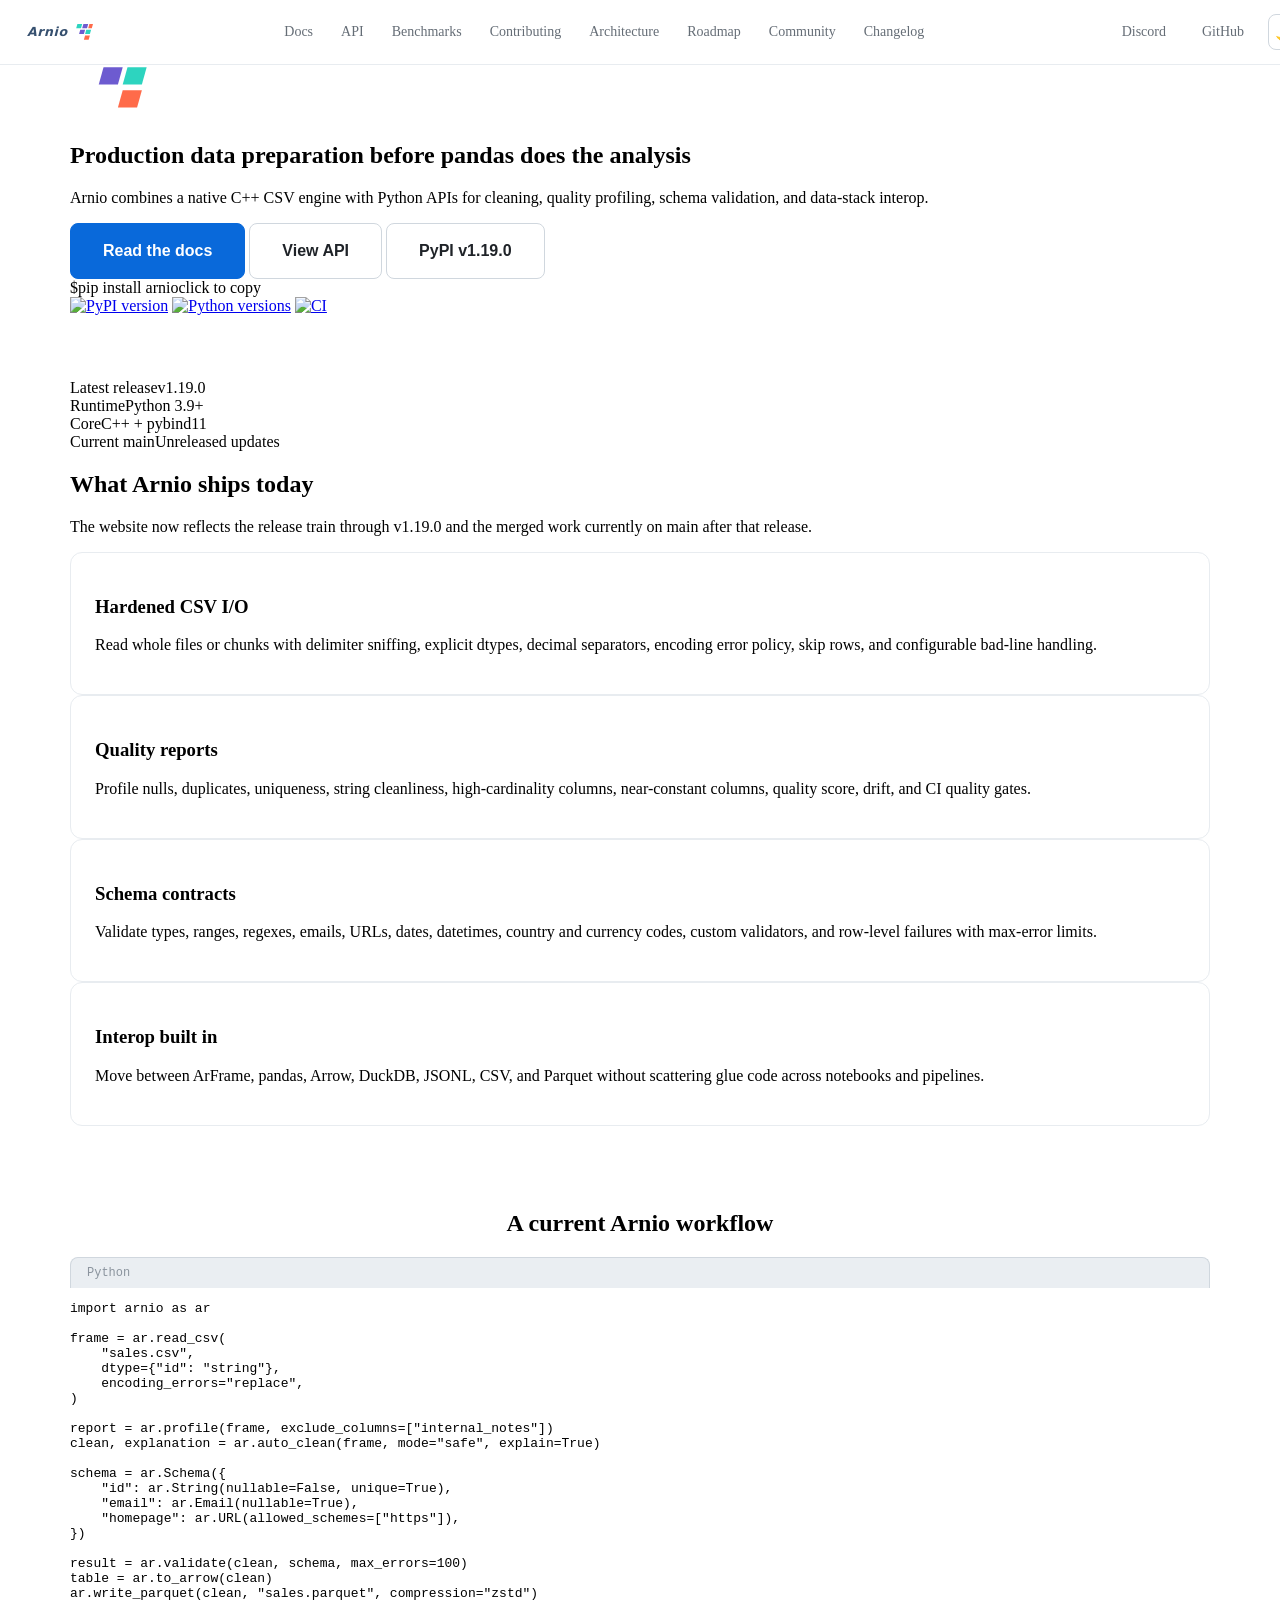
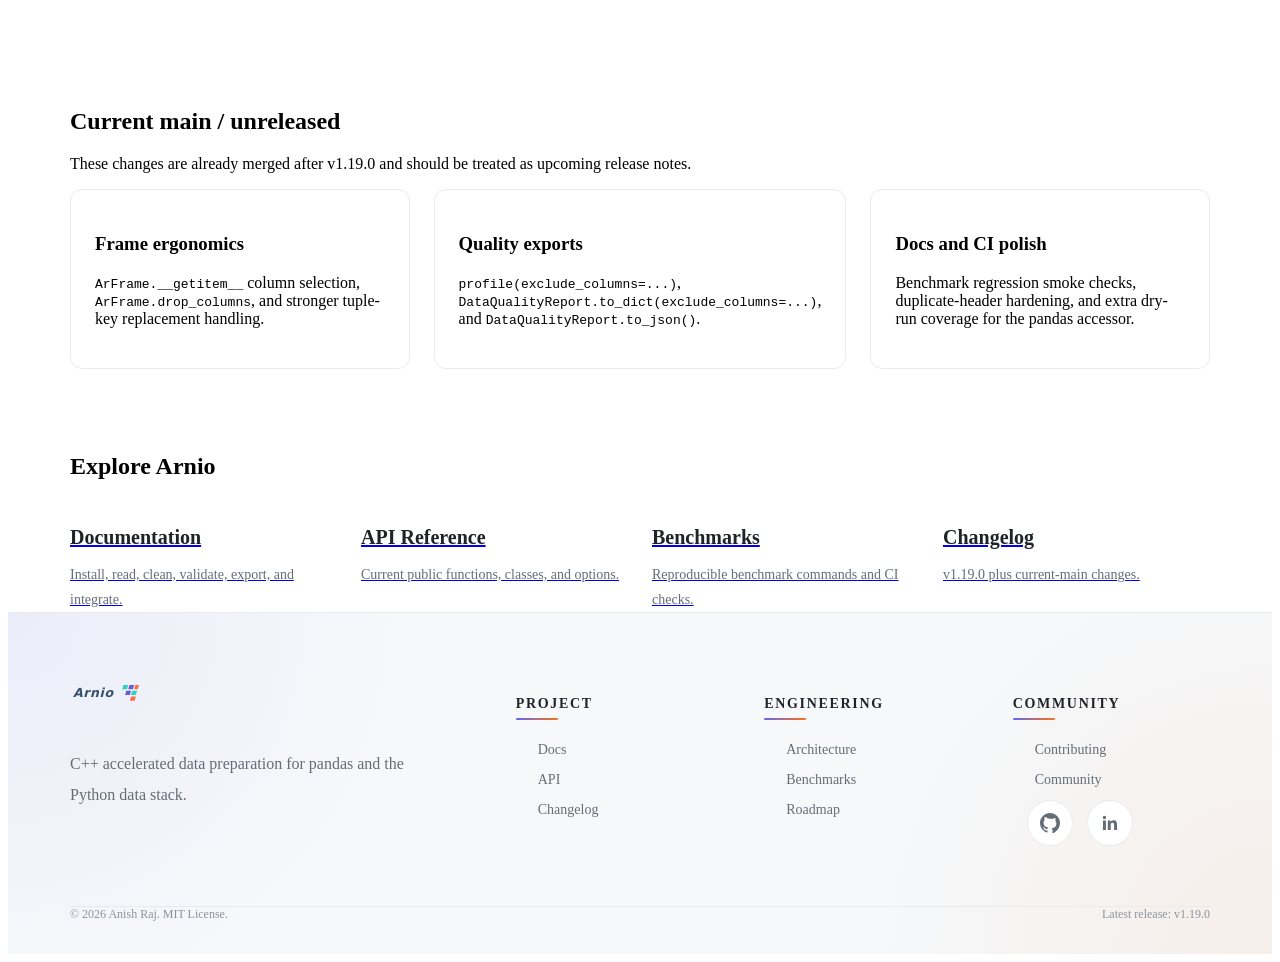
==== website/index.html @ 6800ca98 "Merge branch 'main' into navbar-page-transition" ====
<!DOCTYPE html>
<html lang="en">
<head>
  <meta charset="UTF-8">
  <meta name="viewport" content="width=device-width, initial-scale=1.0">
  <title>Arnio — Production Data Preparation for Python</title>
  <meta name="description" content="Arnio is a C++ accelerated Python library for CSV parsing, data cleaning, quality profiling, schema validation, and pandas/Arrow/DuckDB workflows.">
  <link rel="icon" type="image/svg+xml" href="favicon.svg">
  <link rel="stylesheet" href="css/variables.css?v=20260522">
  <link rel="stylesheet" href="css/base.css?v=20260522">
  <link rel="stylesheet" href="css/layout.css?v=20260522">
  <link rel="stylesheet" href="css/components.css?v=20260522">
  <link rel="stylesheet" href="css/pages.css?v=20260522">
  <script src="js/theme.js"></script>
  <meta property="og:type" content="website">
  <meta property="og:url" content="https://arnio.vercel.app/">
  <meta property="og:title" content="Arnio — Production Data Preparation for Python">
  <meta property="og:description" content="Arnio combines a native C++ CSV engine with Python APIs for cleaning, quality profiling, and schema validation.">
  <meta property="og:image" content="https://arnio.vercel.app/arnio-social-card.svg">
  <meta name="twitter:card" content="summary_large_image">
  <meta name="twitter:title" content="Arnio — Production Data Preparation for Python">
  <meta name="twitter:description" content="Arnio combines a native C++ CSV engine with Python APIs for cleaning, quality profiling, and schema validation.">
  <meta name="twitter:image" content="https://arnio.vercel.app/arnio-social-card.svg">
</head>
<body>
  <a href="#main-content" class="skip-link">Skip to content</a>
  <nav class="top-nav" aria-label="Main navigation">
    <div class="container container--wide">
      <a href="index.html" class="nav-brand" aria-label="Arnio home"><img src="arnio-logo.svg" alt="Arnio" height="32"></a>
      <ul class="nav-links">
        <li><a href="docs.html">Docs</a></li>
        <li><a href="api.html">API</a></li>
        <li><a href="benchmarks.html">Benchmarks</a></li>
        <li><a href="contributing.html">Contributing</a></li>
        <li><a href="architecture.html">Architecture</a></li>
        <li><a href="roadmap.html">Roadmap</a></li>
        <li><a href="community.html">Community</a></li>
        <li><a href="changelog.html">Changelog</a></li>
      </ul>
      <div class="nav-actions">
        <a href="https://discord.gg/xsEw7r78M" class="nav-discord" target="_blank" rel="noopener" aria-label="Join Discord">Discord</a>
        <a href="https://github.com/im-anishraj/arnio" class="nav-github" target="_blank" rel="noopener" aria-label="View on GitHub">GitHub</a>
        <button class="theme-toggle" aria-label="Toggle theme">Theme</button>
        <button class="nav-hamburger" aria-label="Open menu" aria-expanded="false">☰</button>
      </div>
    </div>
  </nav>
  <div class="mobile-menu" aria-label="Mobile navigation">
    <a href="index.html">Home</a><a href="docs.html">Documentation</a><a href="api.html">API Reference</a><a href="benchmarks.html">Benchmarks</a><a href="contributing.html">Contributing</a><a href="architecture.html">Architecture</a><a href="roadmap.html">Roadmap</a><a href="community.html">Community</a><a href="https://discord.gg/xsEw7r78M" target="_blank" rel="noopener">Discord</a><a href="changelog.html">Changelog</a>
  </div>

  <main id="main-content">
    <section class="hero">
      <div class="container">
        <img src="arnio-icon.svg" alt="" width="92" height="92">
        <h1>Production data preparation before pandas does the analysis</h1>
        <p class="hero-subtitle">Arnio combines a native C++ CSV engine with Python APIs for cleaning, quality profiling, schema validation, and data-stack interop.</p>
        <div class="hero-actions">
          <a href="docs.html" class="btn btn-primary btn-lg">Read the docs</a>
          <a href="api.html" class="btn btn-secondary btn-lg">View API</a>
          <a href="https://pypi.org/project/arnio/" class="btn btn-secondary btn-lg" target="_blank" rel="noopener">PyPI v1.19.0</a>
        </div>
        <div class="hero-install" data-cmd="pip install arnio" role="button" tabindex="0" aria-label="Copy install command">
          <span class="dollar">$</span><span>pip install arnio</span><span class="copy-hint">click to copy</span>
        </div>
        <div class="hero-badges">
          <a href="https://pypi.org/project/arnio/" target="_blank" rel="noopener"><img src="https://img.shields.io/pypi/v/arnio?style=flat-square&logo=pypi&logoColor=white&color=0969da" alt="PyPI version" height="22"></a>
          <a href="https://pypi.org/project/arnio/" target="_blank" rel="noopener"><img src="https://img.shields.io/pypi/pyversions/arnio?style=flat-square&logo=python&logoColor=white&color=30363d" alt="Python versions" height="22"></a>
          <a href="https://github.com/im-anishraj/arnio/actions" target="_blank" rel="noopener"><img src="https://img.shields.io/github/actions/workflow/status/im-anishraj/arnio/ci.yml?branch=main&label=CI&style=flat-square&logo=github&color=1a7f37" alt="CI" height="22"></a>
        </div>
      </div>
    </section>

    <section class="section">
      <div class="container">
        <div class="release-strip">
          <div><span class="release-kicker">Latest release</span><span class="release-value">v1.19.0</span></div>
          <div><span class="release-kicker">Runtime</span><span class="release-value">Python 3.9+</span></div>
          <div><span class="release-kicker">Core</span><span class="release-value">C++ + pybind11</span></div>
          <div><span class="release-kicker">Current main</span><span class="release-value">Unreleased updates</span></div>
        </div>
        <h2>What Arnio ships today</h2>
        <p class="section-lede">The website now reflects the release train through v1.19.0 and the merged work currently on main after that release.</p>
        <div class="feature-list">
          <article class="card">
            <h3>Hardened CSV I/O</h3>
            <p>Read whole files or chunks with delimiter sniffing, explicit dtypes, decimal separators, encoding error policy, skip rows, and configurable bad-line handling.</p>
          </article>
          <article class="card">
            <h3>Quality reports</h3>
            <p>Profile nulls, duplicates, uniqueness, string cleanliness, high-cardinality columns, near-constant columns, quality score, drift, and CI quality gates.</p>
          </article>
          <article class="card">
            <h3>Schema contracts</h3>
            <p>Validate types, ranges, regexes, emails, URLs, dates, datetimes, country and currency codes, custom validators, and row-level failures with max-error limits.</p>
          </article>
          <article class="card">
            <h3>Interop built in</h3>
            <p>Move between ArFrame, pandas, Arrow, DuckDB, JSONL, CSV, and Parquet without scattering glue code across notebooks and pipelines.</p>
          </article>
        </div>
      </div>
    </section>

    <section class="workflow-section">
      <div class="container">
        <h2 class="text-center" style="border-bottom:none;">A current Arnio workflow</h2>
        <div class="code-block">
          <div class="code-block-header">Python</div>
          <pre><code class="language-python">import arnio as ar

frame = ar.read_csv(
    "sales.csv",
    dtype={"id": "string"},
    encoding_errors="replace",
)

report = ar.profile(frame, exclude_columns=["internal_notes"])
clean, explanation = ar.auto_clean(frame, mode="safe", explain=True)

schema = ar.Schema({
    "id": ar.String(nullable=False, unique=True),
    "email": ar.Email(nullable=True),
    "homepage": ar.URL(allowed_schemes=["https"]),
})

result = ar.validate(clean, schema, max_errors=100)
table = ar.to_arrow(clean)
ar.write_parquet(clean, "sales.parquet", compression="zstd")</code></pre>
        </div>
      </div>
    </section>

    <section class="section">
      <div class="container">
        <h2>Current main / unreleased</h2>
        <p class="section-lede">These changes are already merged after v1.19.0 and should be treated as upcoming release notes.</p>
        <div class="grid grid-3">
          <div class="card"><h3>Frame ergonomics</h3><p><code>ArFrame.__getitem__</code> column selection, <code>ArFrame.drop_columns</code>, and stronger tuple-key replacement handling.</p></div>
          <div class="card"><h3>Quality exports</h3><p><code>profile(exclude_columns=...)</code>, <code>DataQualityReport.to_dict(exclude_columns=...)</code>, and <code>DataQualityReport.to_json()</code>.</p></div>
          <div class="card"><h3>Docs and CI polish</h3><p>Benchmark regression smoke checks, duplicate-header hardening, and extra dry-run coverage for the pandas accessor.</p></div>
        </div>
      </div>
    </section>

    <section class="quick-links">
      <div class="container">
        <h2>Explore Arnio</h2>
        <div class="grid grid-4">
          <a href="docs.html" class="quick-link-card"><div><h4 class="card-title">Documentation</h4><p class="card-desc">Install, read, clean, validate, export, and integrate.</p></div></a>
          <a href="api.html" class="quick-link-card"><div><h4 class="card-title">API Reference</h4><p class="card-desc">Current public functions, classes, and options.</p></div></a>
          <a href="benchmarks.html" class="quick-link-card"><div><h4 class="card-title">Benchmarks</h4><p class="card-desc">Reproducible benchmark commands and CI checks.</p></div></a>
          <a href="changelog.html" class="quick-link-card"><div><h4 class="card-title">Changelog</h4><p class="card-desc">v1.19.0 plus current-main changes.</p></div></a>
        </div>
      </div>
    </section>
  </main>

  <footer class="site-footer">
    <div class="container">
      <div class="footer-grid">
        <div class="footer-brand"><img src="arnio-logo.svg" alt="Arnio" height="32" loading="lazy" decoding="async"><p>C++ accelerated data preparation for pandas and the Python data stack.</p></div>
        <div><h4 class="footer-heading">Project</h4><ul class="footer-links"><li><a href="docs.html">Docs</a></li><li><a href="api.html">API</a></li><li><a href="changelog.html">Changelog</a></li></ul></div>
        <div><h4 class="footer-heading">Engineering</h4><ul class="footer-links"><li><a href="architecture.html">Architecture</a></li><li><a href="benchmarks.html">Benchmarks</a></li><li><a href="roadmap.html">Roadmap</a></li></ul></div>
        <div><h4 class="footer-heading">Community</h4><ul class="footer-links"><li><a href="contributing.html">Contributing</a></li><li><a href="community.html">Community</a></li>
         <li class="footer-socials">
            <a href="https://github.com/im-anishraj/arnio" target="_blank" rel="noopener" aria-label="GitHub">
              <svg viewBox="0 0 24 24" fill="currentColor">
                <path d="M12 0C5.37 0 0 5.37 0 12c0 5.3 3.438 9.8 8.205 11.385.6.113.82-.258.82-.577 0-.285-.01-1.04-.015-2.04-3.338.724-4.042-1.61-4.042-1.61-.546-1.387-1.333-1.757-1.333-1.757-1.09-.745.082-.729.082-.729 1.205.084 1.84 1.237 1.84 1.237 1.07 1.834 2.807 1.304 3.492.997.108-.775.418-1.304.76-1.604-2.665-.305-5.467-1.332-5.467-5.93 0-1.31.467-2.382 1.235-3.222-.123-.303-.535-1.524.117-3.176 0 0 1.008-.322 3.3 1.23A11.52 11.52 0 0112 6.844c1.02.005 2.045.138 3.003.404 2.29-1.552 3.296-1.23 3.296-1.23.654 1.653.242 2.874.12 3.176.77.84 1.233 1.911 1.233 3.222 0 4.61-2.807 5.623-5.48 5.921.43.37.814 1.102.814 2.222 0 1.606-.015 2.898-.015 3.293 0 .322.216.694.825.576C20.565 21.796 24 17.297 24 12c0-6.63-5.373-12-12-12z"/>
              </svg>
            </a>

            <a href="https://www.linkedin.com/in/im-anishraj" target="_blank" rel="noopener" aria-label="LinkedIn">
              <svg viewBox="0 0 24 24" fill="currentColor">
                <path d="M20.447 20.452H16.89V14.87c0-1.332-.026-3.045-1.854-3.045-1.854 0-2.137 1.447-2.137 2.946v5.68H9.343V9h3.414v1.561h.049c.476-.9 1.637-1.85 3.37-1.85 3.601 0 4.267 2.37 4.267 5.455v6.286zM5.337 7.433a2.063 2.063 0 11.001-4.126 2.063 2.063 0 01-.001 4.126zM7.119 20.452H3.556V9H7.12v11.452z"/>
              </svg>
            </a>
          </li></ul></div>
      </div>
      <div class="footer-bottom"><span>© 2026 Anish Raj. MIT License.</span><span>Latest release: v1.19.0</span></div>
    </div>
  </footer>
  <script src="js/main.js" defer></script>
  <script src="js/code.js" defer></script>
  <script src="js/github.js" defer></script>
  <script src="js/page-transition.js"></script>
</body>
</html>
---- website/css/variables.css ----
/* ============================================================
   Arnio Design System — Variables & Tokens
   ============================================================ */

:root {
  /* ── Color Palette (Light) ────────────────────────────── */
  --color-bg:              #ffffff;
  --color-bg-alt:          #f6f8fa;
  --color-surface:         #f6f8fa;
  --color-surface-hover:   #eaeef2;
  --color-border:          #d0d7de;
  --color-border-subtle:   #e8ecf0;

  --color-text:            #1f2328;
  --color-text-secondary:  #656d76;
  --color-text-tertiary:   #8b949e;
  --color-text-inverse:    #ffffff;

  --color-accent:          #0969da;
  --color-accent-hover:    #0550ae;
  --color-accent-subtle:   #ddf4ff;
  --color-accent-text:     #0969da;
  --color-discord:         #5865f2;
  --color-discord-hover:   #4752c4;

  --color-success:         #1a7f37;
  --color-success-subtle:  #dafbe1;
  --color-warning:         #9a6700;
  --color-warning-subtle:  #fff8c5;
  --color-danger:          #cf222e;

  /* Navy tones for hero/header */
  --color-navy:            #0d1b2a;
  --color-navy-light:      #1b2838;
  --color-navy-mid:        #1b3a5c;

  /* Code block */
  --color-code-bg:         #f6f8fa;
  --color-code-text:       #1f2328;
  --color-code-border:     #d0d7de;
  --color-code-keyword:    #cf222e;
  --color-code-string:     #0a3069;
  --color-code-comment:    #6e7781;
  --color-code-function:   #8250df;
  --color-code-number:     #0550ae;

  /* ── Typography ───────────────────────────────────────── */
  --font-sans:             'Inter', -apple-system, BlinkMacSystemFont, 'Segoe UI', Roboto, Helvetica, Arial, sans-serif;
  --font-mono:             'JetBrains Mono', 'Fira Code', 'Cascadia Code', 'Consolas', monospace;

  --font-size-xs:          0.75rem;    /* 12px */
  --font-size-sm:          0.875rem;   /* 14px */
  --font-size-base:        1rem;       /* 16px */
  --font-size-md:          1.125rem;   /* 18px */
  --font-size-lg:          1.25rem;    /* 20px */
  --font-size-xl:          1.5rem;     /* 24px */
  --font-size-2xl:         1.875rem;   /* 30px */
  --font-size-3xl:         2.25rem;    /* 36px */
  --font-size-4xl:         3rem;       /* 48px */

  --font-weight-normal:    400;
  --font-weight-medium:    500;
  --font-weight-semibold:  600;
  --font-weight-bold:      700;

  --line-height-tight:     1.25;
  --line-height-normal:    1.5;
  --line-height-relaxed:   1.75;

  --letter-spacing-tight:  0;
  --letter-spacing-normal: 0;
  --letter-spacing-wide:   0.025em;

  /* ── Spacing (8px grid) ───────────────────────────────── */
  --space-1:   0.25rem;   /* 4px */
  --space-2:   0.5rem;    /* 8px */
  --space-3:   0.75rem;   /* 12px */
  --space-4:   1rem;      /* 16px */
  --space-5:   1.25rem;   /* 20px */
  --space-6:   1.5rem;    /* 24px */
  --space-8:   2rem;      /* 32px */
  --space-10:  2.5rem;    /* 40px */
  --space-12:  3rem;      /* 48px */
  --space-16:  4rem;      /* 64px */
  --space-20:  5rem;      /* 80px */
  --space-24:  6rem;      /* 96px */

  /* ── Border Radius ────────────────────────────────────── */
  --radius-sm:    4px;
  --radius-md:    8px;
  --radius-lg:    12px;
  --radius-xl:    16px;
  --radius-full:  9999px;

  /* ── Shadows ──────────────────────────────────────────── */
  --shadow-sm:   0 1px 2px rgba(0, 0, 0, 0.05);
  --shadow-md:   0 4px 6px rgba(0, 0, 0, 0.07);
  --shadow-lg:   0 10px 25px rgba(0, 0, 0, 0.1);
  --shadow-xl:   0 20px 50px rgba(0, 0, 0, 0.12);

  /* ── Transitions ──────────────────────────────────────── */
  --transition-fast:   150ms ease;
  --transition-base:   250ms ease;
  --transition-slow:   400ms ease;

  /* ── Layout ───────────────────────────────────────────── */
  --container-max:     1140px;
  --container-wide:    1320px;
  --nav-height:        64px;
}

/* ── Dark Theme ─────────────────────────────────────────── */
[data-theme="dark"] {
  --color-bg:              #0d1117;
  --color-bg-alt:          #010409;
  --color-surface:         #161b22;
  --color-surface-hover:   #1c2129;
  --color-border:          #30363d;
  --color-border-subtle:   #21262d;

  --color-text:            #e6edf3;
  --color-text-secondary:  #8b949e;
  --color-text-tertiary:   #656d76;
  --color-text-inverse:    #0d1117;

  --color-accent:          #58a6ff;
  --color-accent-hover:    #79c0ff;
  --color-accent-subtle:   #0d1d30;
  --color-accent-text:     #58a6ff;
  --color-discord:         #5865f2;
  --color-discord-hover:   #6d78ff;

  --color-success:         #3fb950;
  --color-success-subtle:  #0f2d16;
  --color-warning:         #d29922;
  --color-warning-subtle:  #2e1f00;
  --color-danger:          #f85149;

  --color-navy:            #0d1117;
  --color-navy-light:      #161b22;
  --color-navy-mid:        #1c3050;

  --color-code-bg:         #161b22;
  --color-code-text:       #e6edf3;
  --color-code-border:     #30363d;
  --color-code-keyword:    #ff7b72;
  --color-code-string:     #a5d6ff;
  --color-code-comment:    #8b949e;
  --color-code-function:   #d2a8ff;
  --color-code-number:     #79c0ff;

  --shadow-sm:   0 1px 2px rgba(0, 0, 0, 0.3);
  --shadow-md:   0 4px 6px rgba(0, 0, 0, 0.4);
  --shadow-lg:   0 10px 25px rgba(0, 0, 0, 0.5);
  --shadow-xl:   0 20px 50px rgba(0, 0, 0, 0.6);
}
/* Improve logo visibility in dark mode */
[data-theme="dark"] .nav-brand img,
[data-theme="dark"] .footer-brand img {
  filter: brightness(1.5) contrast(1.2);
}
---- website/css/layout.css ----
/* ============================================================
   Arnio Layout — Containers, Grid, Responsive
   ============================================================ */

/* ── Container ───────────────────────────────────────────── */
.container {
  width: 100%;
  max-width: var(--container-max);
  margin: 0 auto;
  padding: 0 var(--space-6);
}

.container--wide {
  max-width: var(--container-wide);
}

/* ── Main Content Area ───────────────────────────────────── */
.main-content {
  padding-top: calc(var(--nav-height) + var(--space-8));
  padding-bottom: var(--space-16);
  min-height: calc(100vh - var(--nav-height));
}

/* ── Section Spacing ─────────────────────────────────────── */
.section {
  padding: var(--space-16) 0;
}

.section--alt {
  background: var(--color-bg-alt);
}

.section--navy {
  background: var(--color-navy);
  color: #e6edf3;
}

.section--navy h1,
.section--navy h2,
.section--navy h3,
.section--navy h4 {
  color: #ffffff;
}

.section--navy .text-secondary {
  color: #8b949e;
}

.section--navy a {
  color: #58a6ff;
}

/* ── Flex Utilities ──────────────────────────────────────── */
.flex {
  display: flex;
}

.flex-col {
  flex-direction: column;
}

.flex-wrap {
  flex-wrap: wrap;
}

.items-center {
  align-items: center;
}

.items-start {
  align-items: flex-start;
}

.justify-center {
  justify-content: center;
}

.justify-between {
  justify-content: space-between;
}

.gap-2 { gap: var(--space-2); }
.gap-3 { gap: var(--space-3); }
.gap-4 { gap: var(--space-4); }
.gap-6 { gap: var(--space-6); }
.gap-8 { gap: var(--space-8); }

/* ── Grid System ─────────────────────────────────────────── */
.grid {
  display: grid;
  gap: var(--space-6);
}

.grid-2 {
  grid-template-columns: repeat(2, 1fr);
}

.grid-3 {
  grid-template-columns: repeat(3, 1fr);
}

.grid-4 {
  grid-template-columns: repeat(4, 1fr);
}

/* ── Docs Layout (Sidebar + Content) ─────────────────────── */
.docs-layout {
  display: grid;
  grid-template-columns: 260px 1fr;
  gap: var(--space-10);
  align-items: start;
}

.docs-sidebar {
  position: sticky;
  top: calc(var(--nav-height) + var(--space-6));
  max-height: calc(100vh - var(--nav-height) - var(--space-12));
  overflow-y: auto;
  padding-right: var(--space-4);
}

.docs-sidebar::-webkit-scrollbar {
  width: 4px;
}

.docs-sidebar::-webkit-scrollbar-thumb {
  background: var(--color-border);
  border-radius: var(--radius-full);
}

.docs-content {
  min-width: 0;
}

/* ── Sidebar Navigation ──────────────────────────────────── */
.sidebar-nav-group {
  margin-bottom: var(--space-6);
}

.sidebar-nav-title {
  font-size: var(--font-size-xs);
  font-weight: var(--font-weight-semibold);
  text-transform: uppercase;
  letter-spacing: var(--letter-spacing-wide);
  color: var(--color-text-tertiary);
  margin-bottom: var(--space-2);
  padding: var(--space-1) 0;
}

.sidebar-nav-link {
  display: block;
  padding: var(--space-1) var(--space-3);
  font-size: var(--font-size-sm);
  color: var(--color-text-secondary);
  border-radius: var(--radius-sm);
  border-left: 2px solid transparent;
  transition: all var(--transition-fast);
  text-decoration: none;
}

.sidebar-nav-link:hover {
  color: var(--color-text);
  background: var(--color-surface);
  text-decoration: none;
}

.sidebar-nav-link.active {
  color: var(--color-accent-text);
  border-left-color: var(--color-accent);
  background: var(--color-accent-subtle);
  font-weight: var(--font-weight-medium);
}

/* ── Text Utilities ──────────────────────────────────────── */
.text-center  { text-align: center; }
.text-secondary { color: var(--color-text-secondary); }
.text-sm { font-size: var(--font-size-sm); }
.text-lg { font-size: var(--font-size-lg); }
.text-xl { font-size: var(--font-size-xl); }

/* ── Spacing Utilities ───────────────────────────────────── */
.mt-4  { margin-top: var(--space-4); }
.mt-6  { margin-top: var(--space-6); }
.mt-8  { margin-top: var(--space-8); }
.mt-12 { margin-top: var(--space-12); }
.mb-4  { margin-bottom: var(--space-4); }
.mb-6  { margin-bottom: var(--space-6); }
.mb-8  { margin-bottom: var(--space-8); }

/* ── Responsive ──────────────────────────────────────────── */
@media (max-width: 1199px) {
  .container {
    padding: 0 var(--space-5);
  }
}

@media (max-width: 991px) {
  .docs-layout {
    grid-template-columns: 1fr;
  }

  .docs-sidebar {
    position: static;
    max-height: none;
    padding-right: 0;
    border-bottom: 1px solid var(--color-border-subtle);
    padding-bottom: var(--space-4);
    margin-bottom: var(--space-6);
  }
}

@media (max-width: 767px) {
  .grid-2, .grid-3, .grid-4 {
    grid-template-columns: 1fr;
  }

  .section {
    padding: var(--space-10) 0;
  }

  h1 { font-size: var(--font-size-2xl); }
  h2 { font-size: var(--font-size-xl); margin-top: var(--space-10); }
  h3 { font-size: var(--font-size-lg); }
}

@media (max-width: 480px) {
  .container {
    padding: 0 var(--space-4);
  }

  h1 { font-size: var(--font-size-xl); }
}

/* =========================
   Page transition animation
========================= */

html {
  scroll-behavior: smooth;
}

body {
  opacity: 1;
}

body.page-transition {
  opacity: 0;
  animation: pageFadeIn 0.25s ease-in-out forwards;
}

body.fade-out {
  opacity: 0;
}

@keyframes pageFadeIn {
  from {
    opacity: 0;
    transform: translateY(4px);
  }

  to {
    opacity: 1;
    transform: translateY(0);
  }
}

/* Accessibility */

@media (prefers-reduced-motion: reduce) {
  *,
  *::before,
  *::after {
    animation: none !important;
    transition: none !important;
    scroll-behavior: auto !important;
  }
}
---- website/css/components.css ----
/* ============================================================
   Arnio Components — Nav, Cards, Badges, Code Blocks, Buttons
   ============================================================ */

/* ── Top Navigation ──────────────────────────────────────── */
.top-nav {
  position: fixed;
  top: 0;
  left: 0;
  right: 0;
  height: var(--nav-height);
  background: var(--color-bg);
  border-bottom: 1px solid var(--color-border-subtle);
  z-index: 1000;
  transition: background-color var(--transition-base), box-shadow var(--transition-base);
}

.top-nav.scrolled {
  box-shadow: var(--shadow-md);
}

.top-nav .container {
  display: flex;
  align-items: center;
  justify-content: space-between;
  height: 100%;
  overflow: hidden;
}

.nav-brand {
  display: flex;
  align-items: center;
  text-decoration: none;
  color: var(--color-text);
  font-weight: var(--font-weight-bold);
  font-size: var(--font-size-lg);
  flex-shrink: 0;
}

.nav-brand:hover {
  text-decoration: none;
  color: var(--color-text);
}

.nav-brand img {
  display: block;
  width: 75px;
  height: 32px;
  object-fit: contain;
  flex-shrink: 0;
}

.nav-links {
  display: flex;
  align-items: center;
  gap: var(--space-1);
  list-style: none;
  margin: 0;
  padding: 0;
}

.nav-links a {
  position: relative;
  display: block;
  padding: var(--space-2) var(--space-3);
  font-size: var(--font-size-sm);
  font-weight: var(--font-weight-medium);
  color: var(--color-text-secondary);
  text-decoration: none;
  border-radius: var(--radius-md);
  transition:
    color var(--transition-fast),
    background-color var(--transition-fast);
  box-sizing: border-box;
}

.nav-links a::after {
  content: "";
  position: absolute;
  left: var(--space-3);
  bottom: 4px;
  width: calc(100% - var(--space-6));
  height: 2px;
  background: linear-gradient(to right, #ef4444, #f97316);
  border-radius: var(--radius-full);
  transform: scaleX(0);
  transform-origin: center;
  transition: transform 0.3s ease;
}

.nav-links a:hover,
.nav-links a:focus-visible {
  color: var(--color-text);
  background: var(--color-surface);
  text-decoration: none;
}

.nav-links a:hover::after,
.nav-links a:focus-visible::after,
.nav-links a.active::after {
  transform: scaleX(1);
}

.nav-links a.active {
  color: var(--color-accent-text);
  background: var(--color-accent-subtle);
}

.nav-actions {
  display: flex;
  align-items: center;
  gap: var(--space-3);
}

/* Social links in nav */
.nav-github,
.nav-discord {
  display: flex;
  align-items: center;
  gap: var(--space-2);
  padding: var(--space-2) var(--space-3);
  font-size: var(--font-size-sm);
  color: var(--color-text-secondary);
  border-radius: var(--radius-md);
  text-decoration: none;
  transition: all var(--transition-fast);
}

.nav-github:hover,
.nav-discord:hover {
  color: var(--color-text);
  background: var(--color-surface);
  text-decoration: none;
}

.nav-discord:hover {
  color: var(--color-discord);
}

.nav-github svg {
  width: 20px;
  height: 20px;
  fill: currentColor;
}

.nav-discord svg {
  width: 20px;
  height: 20px;
  fill: none;
  stroke: currentColor;
  stroke-width: 2;
  stroke-linecap: round;
  stroke-linejoin: round;
}

/* Theme toggle button */
.theme-toggle {
  background: none;
  border: 1px solid var(--color-border);
  color: var(--color-text-secondary);
  width: 36px;
  height: 36px;
  border-radius: var(--radius-md);
  cursor: pointer;
  display: flex;
  align-items: center;
  justify-content: center;
  transition: all var(--transition-fast);
  font-size: var(--font-size-md);
}

.theme-toggle:hover {
  color: var(--color-text);
  border-color: var(--color-text-secondary);
  background: var(--color-surface);
}

/* Mobile hamburger */
.nav-hamburger {
  display: none;
  background: none;
  border: none;
  color: var(--color-text);
  cursor: pointer;
  padding: var(--space-2);
  font-size: 1.5rem;
  line-height: 1;
}

/* ── Mobile Navigation ───────────────────────────────────── */
.mobile-menu {
  display: none;
  position: fixed;
  top: var(--nav-height);
  left: 0;
  right: 0;
  bottom: 0;
  background: var(--color-bg);
  z-index: 999;
  overflow-y: auto;
  padding: var(--space-6);
  border-top: 1px solid var(--color-border-subtle);
}

.mobile-menu.open {
  display: block;
}

.mobile-menu a {
  position: relative;
  display: block;
  padding: var(--space-3) var(--space-4);
  font-size: var(--font-size-md);
  font-weight: var(--font-weight-medium);
  color: var(--color-text-secondary);
  text-decoration: none;
  border-radius: var(--radius-md);
  transition: all var(--transition-fast);
  margin-bottom: var(--space-1);
}

.mobile-menu a::after {
  content: "";
  position: absolute;
  left: 50%;
  bottom: 6px;
  width: 0;
  height: 2px;
  background: linear-gradient(to right, #ef4444, #f97316);
  transition: width 0.3s ease, left 0.3s ease;
  border-radius: var(--radius-full);
}

.mobile-menu a:hover,
.mobile-menu a:focus-visible,
.mobile-menu a.active {
  color: var(--color-text);
  background: var(--color-surface);
}

.mobile-menu a:hover::after,
.mobile-menu a:focus-visible::after {
  width: calc(100% - var(--space-8));
  left: var(--space-4);
}

@media (max-width: 767px) {
  .nav-links { display: none; }
  .nav-hamburger { display: block; }
  .nav-discord,
  .nav-github {
    display: none;
  }
  .nav-actions {
    gap: var(--space-2);
  }
}

/* ── Buttons ─────────────────────────────────────────────── */
.btn {
  display: inline-flex;
  align-items: center;
  gap: var(--space-2);
  padding: var(--space-3) var(--space-5);
  font-family: var(--font-sans);
  font-size: var(--font-size-sm);
  font-weight: var(--font-weight-semibold);
  border-radius: var(--radius-md);
  border: 1px solid transparent;
  cursor: pointer;
  text-decoration: none;
  transition: all var(--transition-fast);
  line-height: 1.4;
  white-space: nowrap;
}

.btn:hover { text-decoration: none; }

.btn-primary {
  background: var(--color-accent);
  color: #ffffff;
  border-color: var(--color-accent);
}

.btn-primary:hover {
  background: var(--color-accent-hover);
  border-color: var(--color-accent-hover);
  color: #ffffff;
}

.btn-discord {
  background: var(--color-discord);
  color: #ffffff;
  border-color: var(--color-discord);
}

.btn-discord:hover {
  background: var(--color-discord-hover);
  border-color: var(--color-discord-hover);
  color: #ffffff;
}

.btn-icon {
  width: 1rem;
  height: 1rem;
  fill: none;
  stroke: currentColor;
  stroke-width: 2;
  stroke-linecap: round;
  stroke-linejoin: round;
}

.btn-secondary {
  background: transparent;
  color: var(--color-text);
  border-color: var(--color-border);
}

.btn-secondary:hover {
  background: var(--color-surface);
  border-color: var(--color-text-tertiary);
  color: var(--color-text);
}

.btn-lg {
  padding: var(--space-4) var(--space-8);
  font-size: var(--font-size-base);
}

/* ── Cards ───────────────────────────────────────────────── */
.card {
  background: var(--color-bg);
  border: 1px solid var(--color-border-subtle);
  border-radius: var(--radius-lg);
  padding: var(--space-6);
  transition: all var(--transition-base);
}

.card:hover {
  border-color: var(--color-border);
  box-shadow: var(--shadow-md);
}

.card-title {
  font-size: var(--font-size-lg);
  font-weight: var(--font-weight-semibold);
  margin-bottom: var(--space-2);
  color: var(--color-text);
}

.card-desc {
  font-size: var(--font-size-sm);
  color: var(--color-text-secondary);
  line-height: var(--line-height-relaxed);
  margin-bottom: 0;
}

.card-icon {
  width: 40px;
  height: 40px;
  display: flex;
  align-items: center;
  justify-content: center;
  background: var(--color-accent-subtle);
  color: var(--color-accent-text);
  border-radius: var(--radius-md);
  margin-bottom: var(--space-4);
  font-size: var(--font-size-xl);
}

/* ── Badges ──────────────────────────────────────────────── */
.badge {
  display: inline-flex;
  align-items: center;
  padding: var(--space-1) var(--space-3);
  font-size: var(--font-size-xs);
  font-weight: var(--font-weight-semibold);
  border-radius: var(--radius-full);
  letter-spacing: var(--letter-spacing-wide);
  text-transform: uppercase;
  line-height: 1.5;
}

.badge-success {
  background: var(--color-success-subtle);
  color: var(--color-success);
}

.badge-warning {
  background: var(--color-warning-subtle);
  color: var(--color-warning);
}

.badge-accent {
  background: var(--color-accent-subtle);
  color: var(--color-accent-text);
}

/* ── Code Block with Copy Button ─────────────────────────── */
.code-block {
  position: relative;
  margin-bottom: var(--space-6);
}

.code-block pre {
  margin-bottom: 0;
}

.code-block-header {
  display: flex;
  align-items: center;
  justify-content: space-between;
  padding: var(--space-2) var(--space-4);
  background: var(--color-surface-hover);
  border: 1px solid var(--color-code-border);
  border-bottom: none;
  border-radius: var(--radius-md) var(--radius-md) 0 0;
  font-size: var(--font-size-xs);
  color: var(--color-text-tertiary);
  font-family: var(--font-mono);
}

.code-block-header + pre {
  border-radius: 0 0 var(--radius-md) var(--radius-md);
}

.copy-btn {
  position: absolute;
  top: var(--space-2);
  right: var(--space-2);
  background: var(--color-surface);
  border: 1px solid var(--color-border);
  color: var(--color-text-secondary);
  padding: var(--space-1) var(--space-2);
  border-radius: var(--radius-sm);
  cursor: pointer;
  font-size: var(--font-size-xs);
  font-family: var(--font-sans);
  transition: all var(--transition-fast);
  opacity: 0;
}

.code-block:hover .copy-btn,
pre:hover .copy-btn {
  opacity: 1;
}

.copy-btn:focus-visible {
  opacity: 1;
  outline: 2px solid currentColor;
  outline-offset: 2px;
}

.copy-btn:hover {
  background: var(--color-accent);
  color: #ffffff;
  border-color: var(--color-accent);
}

.copy-btn.copied {
  background: var(--color-success);
  color: #ffffff;
  border-color: var(--color-success);
  opacity: 1;
}

.code-block-header ~ .copy-btn {
  top: calc(var(--space-2) + 32px);
}

/* ── Install Command Box ─────────────────────────────────── */
.install-cmd {
  display: inline-flex;
  align-items: center;
  gap: var(--space-3);
  background: var(--color-code-bg);
  border: 1px solid var(--color-code-border);
  border-radius: var(--radius-md);
  padding: var(--space-3) var(--space-4);
  font-family: var(--font-mono);
  font-size: var(--font-size-sm);
  color: var(--color-code-text);
  cursor: pointer;
  transition: all var(--transition-fast);
}

.install-cmd:hover {
  border-color: var(--color-accent);
}

.install-cmd .dollar {
  color: var(--color-text-tertiary);
  user-select: none;
}

.install-cmd .copy-icon {
  color: var(--color-text-tertiary);
  margin-left: var(--space-2);
  transition: color var(--transition-fast);
}

.install-cmd:hover .copy-icon {
  color: var(--color-accent-text);
}

/* ── Version Timeline ────────────────────────────────────── */
.timeline {
  position: relative;
  padding-left: var(--space-8);
}

.timeline::before {
  content: '';
  position: absolute;
  left: 12px;
  top: 0;
  bottom: 0;
  width: 2px;
  background: var(--color-border);
}

.timeline-item {
  position: relative;
  margin-bottom: var(--space-10);
}

.timeline-item::before {
  content: '';
  position: absolute;
  left: calc(-1 * var(--space-8) + 8px);
  top: 6px;
  width: 10px;
  height: 10px;
  border-radius: 50%;
  background: var(--color-accent);
  border: 2px solid var(--color-bg);
  box-shadow: 0 0 0 2px var(--color-accent);
}

.timeline-date {
  font-size: var(--font-size-sm);
  color: var(--color-text-tertiary);
  margin-bottom: var(--space-2);
}

/* ── Comparison Table ────────────────────────────────────── */
.comparison-grid {
  display: grid;
  grid-template-columns: 1fr 1fr;
  gap: var(--space-6);
  margin: var(--space-8) 0;
}

.comparison-col {
  padding: var(--space-6);
  border-radius: var(--radius-lg);
}

.comparison-col--old {
  background: var(--color-surface);
  border: 1px solid var(--color-border-subtle);
}

.comparison-col--new {
  background: var(--color-accent-subtle);
  border: 1px solid var(--color-accent);
}

.comparison-col h3 {
  margin-top: 0;
  font-size: var(--font-size-md);
}

@media (max-width: 767px) {
  .comparison-grid {
    grid-template-columns: 1fr;
  }
}

/* ── API Function Block ──────────────────────────────────── */
.api-func {
  border: 1px solid var(--color-border-subtle);
  border-radius: var(--radius-lg);
  margin-bottom: var(--space-8);
  overflow: hidden;
}

.api-func-header {
  padding: var(--space-4) var(--space-5);
  background: var(--color-surface);
  border-bottom: 1px solid var(--color-border-subtle);
  font-family: var(--font-mono);
  font-size: var(--font-size-sm);
  font-weight: var(--font-weight-medium);
  overflow-x: auto;
}

.api-func-body {
  padding: var(--space-5);
}

.api-func-body p:last-child {
  margin-bottom: 0;
}

.param-table {
  margin-top: var(--space-4);
}

.param-table th {
  background: var(--color-bg);
}

/* ── Footer ──────────────────────────────────────────────── */
.site-footer {
  position: relative;
  overflow: hidden;
  background:
    radial-gradient(circle at top left, rgba(99, 102, 241, 0.08), transparent 30%),
    radial-gradient(circle at bottom right, rgba(249, 115, 22, 0.08), transparent 30%),
    var(--color-surface);
  border-top: 1px solid var(--color-border-subtle);
  padding: calc(var(--space-12) + var(--space-4)) 0 var(--space-8);
  backdrop-filter: blur(14px);
}

.site-footer::before {
  content: "";
  position: absolute;
  inset: 0;
  background:
    linear-gradient(
      135deg,
      rgba(255,255,255,0.02),
      transparent 35%,
      rgba(255,255,255,0.015)
    );
  pointer-events: none;
}

.footer-grid {
  position: relative;
  z-index: 1;
  display: grid;
  grid-template-columns: 2fr 1fr 1fr 1fr;
  gap: clamp(2rem, 4vw, 5rem);
  margin-bottom: var(--space-12);
}

.footer-brand {
  max-width: 360px;
}

.footer-brand img {
  margin-bottom: var(--space-5);
  transition: transform var(--transition-base);
}

.footer-brand img:hover {
  transform: scale(1.03);
}

.footer-brand p {
  color: var(--color-text-secondary);
  font-size: var(--font-size-base);
  line-height: 1.9;
  margin-top: var(--space-4);
}

.footer-heading {
  position: relative;
  display: inline-block;
  font-size: var(--font-size-sm);
  font-weight: var(--font-weight-bold);
  text-transform: uppercase;
  letter-spacing: 0.12em;
  color: var(--color-text);
  margin-bottom: var(--space-5);
  padding-bottom: var(--space-2);
}

.footer-heading::after {
  content: "";
  position: absolute;
  left: 0;
  bottom: 0;
  width: 42px;
  height: 2px;
  border-radius: var(--radius-full);
  background: linear-gradient(to right, #6366f1, #f97316);
}

.footer-links {
  list-style: none;
  padding: 0;
  margin: 0;
}

.footer-links li {
  margin-bottom: var(--space-3);
}

.footer-links a {
  position: relative;
  display: inline-flex;
  align-items: center;
  gap: var(--space-2);
  font-size: var(--font-size-sm);
  font-weight: var(--font-weight-medium);
  color: var(--color-text-secondary);
  text-decoration: none;
  transition:
    color var(--transition-fast),
    transform var(--transition-fast);
}

.footer-links a::before {
  content: "→";
  opacity: 0;
  transform: translateX(-6px);
  transition: all var(--transition-fast);
  color: var(--color-accent-text);
}

.footer-links a:hover,
.footer-links a:focus-visible {
  color: var(--color-text);
  transform: translateX(4px);
  text-decoration: none;
}

.footer-links a:hover::before,
.footer-links a:focus-visible::before {
  opacity: 1;
  transform: translateX(0);
}

.footer-bottom {
  position: relative;
  z-index: 1;
  padding-top: var(--space-7);
  border-top: 1px solid var(--color-border-subtle);
  display: flex;
  align-items: center;
  justify-content: space-between;
  gap: var(--space-4);
  font-size: var(--font-size-xs);
  color: var(--color-text-tertiary);
}

.footer-bottom span {
  transition: color var(--transition-fast);
}

.footer-bottom span:hover {
  color: var(--color-text-secondary);
}

.footer-socials {
  display: flex;
  align-items: center;
  gap: 14px;
  margin-top: 10px;
  padding-left: 14px;
}

.footer-socials a {
  display: flex !important;
  align-items: center;
  justify-content: center;
  width: 44px;
  height: 44px;
  min-width: 44px;
  border-radius: 50%;
  background: var(--color-bg);
  border: 1px solid var(--color-border-subtle);
  color: var(--color-text-secondary);
  text-decoration: none;
  transition: all 0.25s ease;
  padding: 0;
}

.footer-socials a::before {
  display: none !important;
}

.footer-socials a:hover {
  transform: translateY(-4px);
  background: linear-gradient(135deg, #6366f1, #f97316);
  color: white;
  border-color: transparent;
  box-shadow: 0 10px 25px rgba(99, 102, 241, 0.25);
}

.footer-socials svg {
  width: 20px;
  height: 20px;
  display: block;
}

.footer-brand img {
  transition: all 0.3s ease;
  max-width: 280px;
}

[data-theme="dark"] .footer-brand img {
  opacity: 1;
  filter:
    brightness(1.35)
    contrast(1.15);
}

/* Tablet */
@media (max-width: 900px) {
  .footer-grid {
    grid-template-columns: 1fr 1fr;
    gap: var(--space-10);
  }

  .footer-brand {
    grid-column: span 2;
    max-width: 100%;
  }
}

/* Mobile */
@media (max-width: 640px) {
  .site-footer {
    padding-top: var(--space-12);
  }

  .footer-grid {
    grid-template-columns: 1fr;
    gap: var(--space-8);
  }

  .footer-brand {
    grid-column: span 1;
  }

  .footer-heading {
    margin-bottom: var(--space-4);
  }

  .footer-links li {
    margin-bottom: var(--space-2);
  }

  .footer-bottom {
    flex-direction: column;
    text-align: center;
    gap: var(--space-3);
  }
}

/* ── Page Header ─────────────────────────────────────────── */
.page-header {
  padding: var(--space-12) 0 var(--space-10);
  border-bottom: 1px solid var(--color-border-subtle);
}

.page-header h1 {
  margin-bottom: var(--space-3);
}

.page-header p {
  font-size: var(--font-size-lg);
  color: var(--color-text-secondary);
  max-width: 640px;
  margin-bottom: 0;
}

/* ── Callout / Alert Box ─────────────────────────────────── */
.callout {
  padding: var(--space-4) var(--space-5);
  border-radius: var(--radius-md);
  margin: var(--space-6) 0;
  border-left: 4px solid;
}

.callout-info {
  background: var(--color-accent-subtle);
  border-color: var(--color-accent);
}

.callout-success {
  background: var(--color-success-subtle);
  border-color: var(--color-success);
}

.callout-warning {
  background: var(--color-warning-subtle);
  border-color: var(--color-warning);
}

.callout p:last-child {
  margin-bottom: 0;
}

.callout-title {
  font-weight: var(--font-weight-semibold);
  font-size: var(--font-size-sm);
  margin-bottom: var(--space-2);
}

/* Search */

.search-wrapper{
  position:relative;
}

.search-input{
  width:220px;
  padding:8px 12px;
  border:1px solid var(--color-border);
  border-radius:8px;
  background:var(--color-bg);
  color:var(--color-text);
}

.search-results{
  display:none;
  position:absolute;
  top:110%;
  left:0;
  width:320px;
  max-height:300px;
  overflow-y:auto;
  background:var(--color-bg);
  border:1px solid var(--color-border);
  border-radius:8px;
  box-shadow:var(--shadow-md);
  z-index:2000;
}

.search-results.show{
  display:block;
}

.search-result{
  padding:10px 12px;
  cursor:pointer;
}

.search-result:hover,
.search-result.active{
  background:var(--color-surface);
}

@media(max-width:767px){
  .search-wrapper{
    display:none;
  }
}
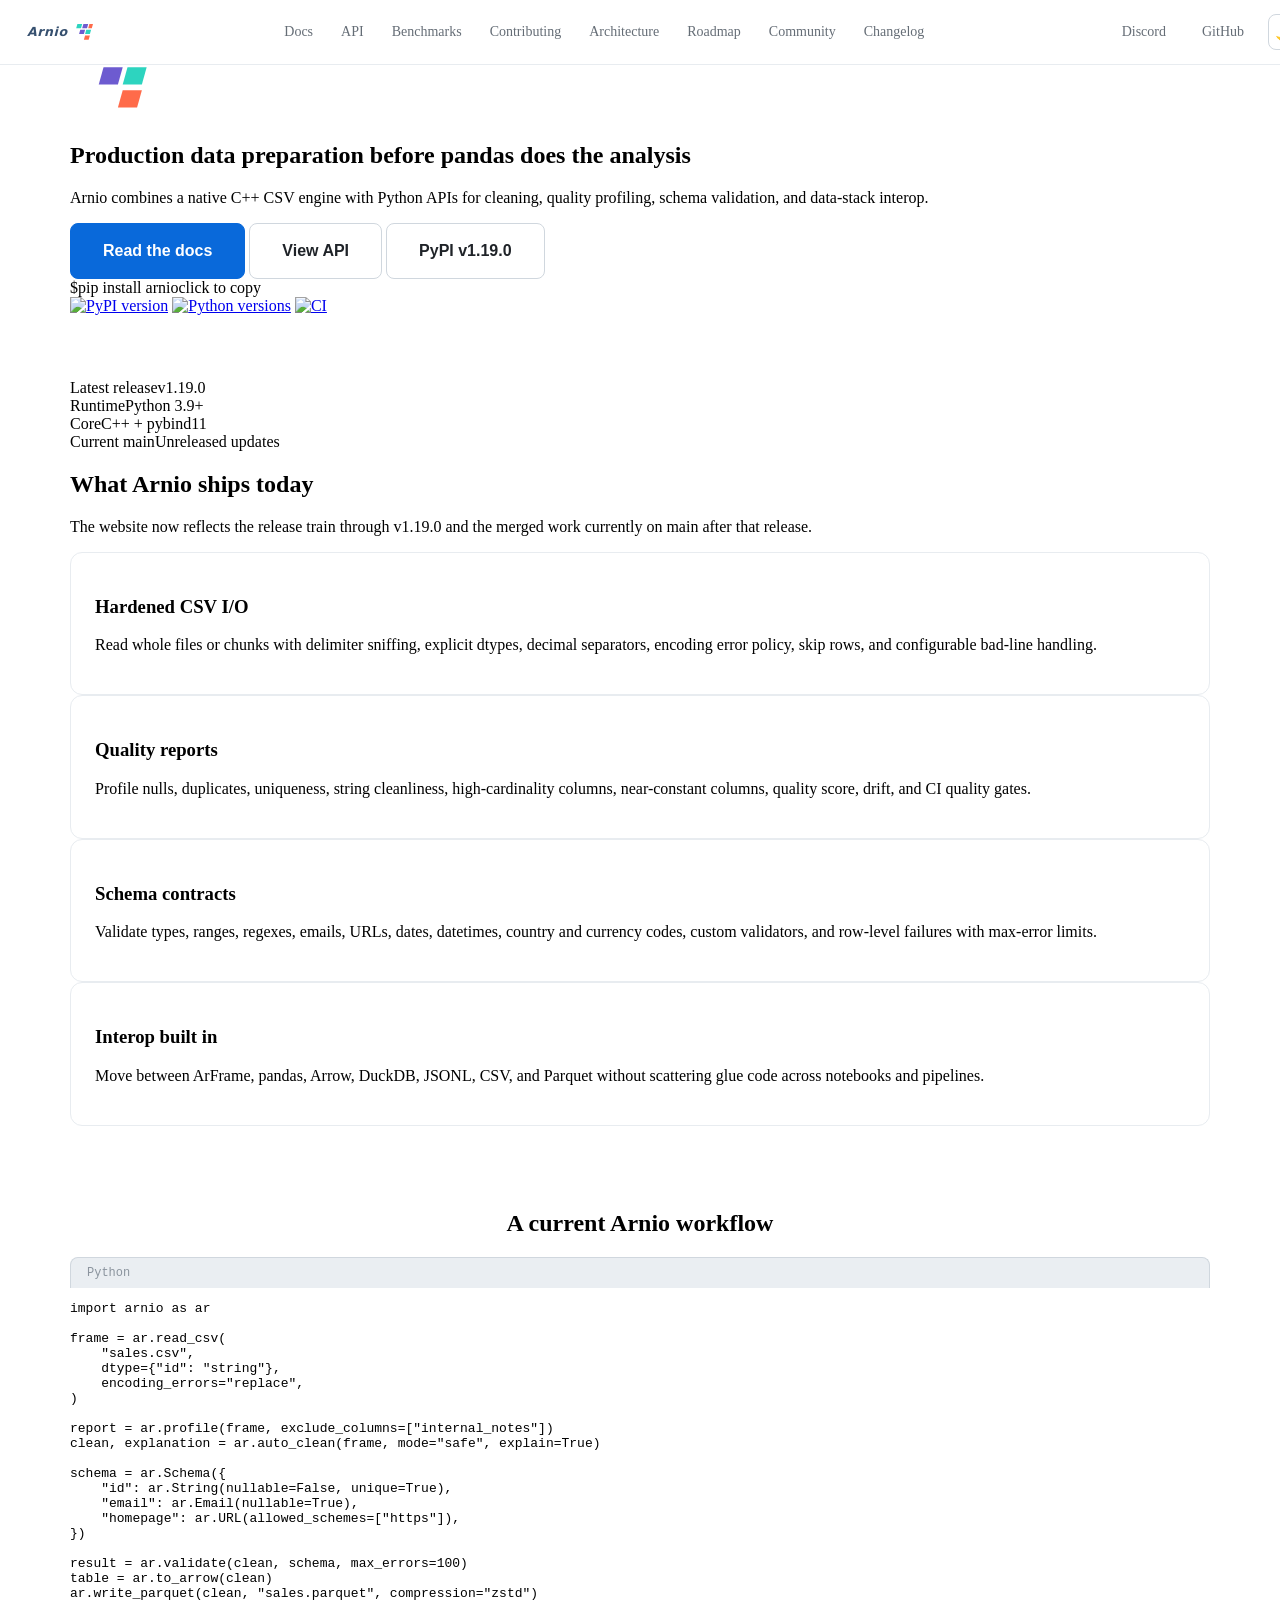
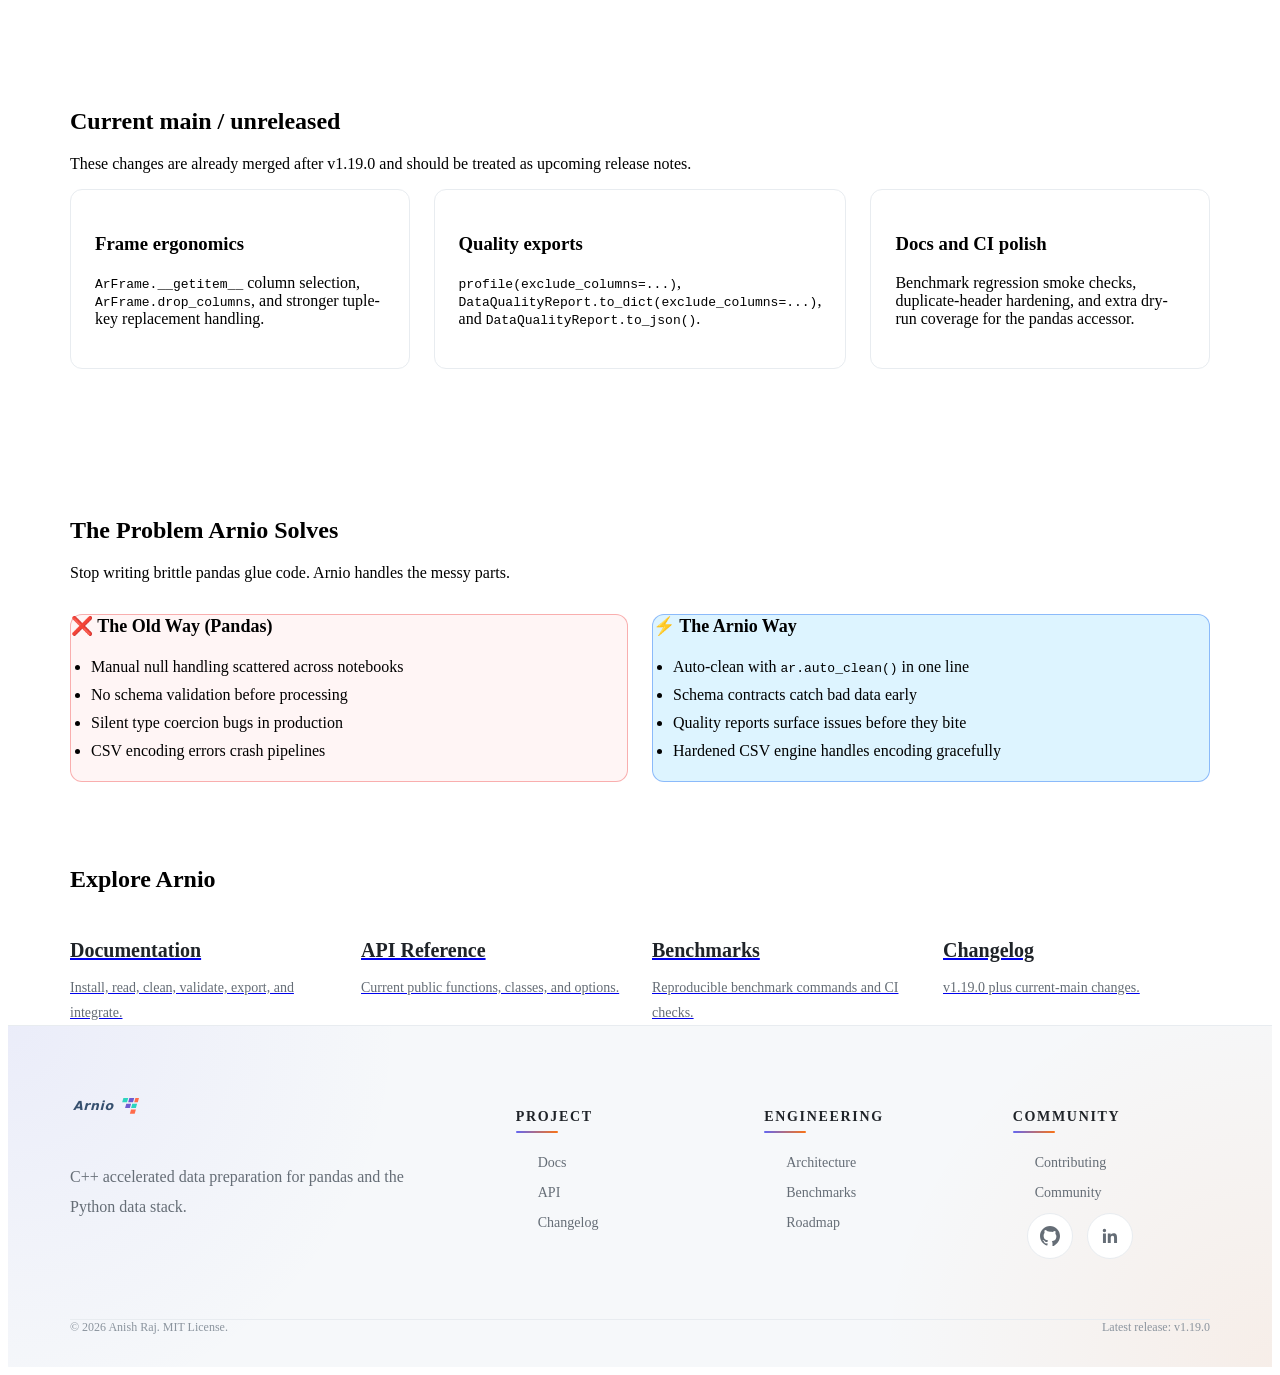
==== commit ff5be442: "fix: use relative path for page-transition.js on 404, api, docs pages" ====
--- a/website/index.html
+++ b/website/index.html
@@ -16,11 +16,11 @@
   <meta property="og:url" content="https://arnio.vercel.app/">
   <meta property="og:title" content="Arnio — Production Data Preparation for Python">
   <meta property="og:description" content="Arnio combines a native C++ CSV engine with Python APIs for cleaning, quality profiling, and schema validation.">
-  <meta property="og:image" content="https://arnio.vercel.app/arnio-social-card.svg">
+  <meta property="og:image" content="https://arniolib.vercel.app/arnio-social-card.svg">
   <meta name="twitter:card" content="summary_large_image">
   <meta name="twitter:title" content="Arnio — Production Data Preparation for Python">
   <meta name="twitter:description" content="Arnio combines a native C++ CSV engine with Python APIs for cleaning, quality profiling, and schema validation.">
-  <meta name="twitter:image" content="https://arnio.vercel.app/arnio-social-card.svg">
+  <meta name="twitter:image" content="https://arniolib.vercel.app/arnio-social-card.svg">
 </head>
 <body>
   <a href="#main-content" class="skip-link">Skip to content</a>
@@ -41,11 +41,11 @@
         <a href="https://discord.gg/xsEw7r78M" class="nav-discord" target="_blank" rel="noopener" aria-label="Join Discord">Discord</a>
         <a href="https://github.com/im-anishraj/arnio" class="nav-github" target="_blank" rel="noopener" aria-label="View on GitHub">GitHub</a>
         <button class="theme-toggle" aria-label="Toggle theme">Theme</button>
-        <button class="nav-hamburger" aria-label="Open menu" aria-expanded="false">☰</button>
+        <button class="nav-hamburger" aria-label="Open menu" aria-expanded="false" aria-controls="mobile-navigation">☰</button>
       </div>
     </div>
   </nav>
-  <div class="mobile-menu" aria-label="Mobile navigation">
+  <div id="mobile-navigation" class="mobile-menu" aria-label="Mobile navigation">
     <a href="index.html">Home</a><a href="docs.html">Documentation</a><a href="api.html">API Reference</a><a href="benchmarks.html">Benchmarks</a><a href="contributing.html">Contributing</a><a href="architecture.html">Architecture</a><a href="roadmap.html">Roadmap</a><a href="community.html">Community</a><a href="https://discord.gg/xsEw7r78M" target="_blank" rel="noopener">Discord</a><a href="changelog.html">Changelog</a>
   </div>
 
@@ -139,6 +139,33 @@
           <div class="card"><h3>Frame ergonomics</h3><p><code>ArFrame.__getitem__</code> column selection, <code>ArFrame.drop_columns</code>, and stronger tuple-key replacement handling.</p></div>
           <div class="card"><h3>Quality exports</h3><p><code>profile(exclude_columns=...)</code>, <code>DataQualityReport.to_dict(exclude_columns=...)</code>, and <code>DataQualityReport.to_json()</code>.</p></div>
           <div class="card"><h3>Docs and CI polish</h3><p>Benchmark regression smoke checks, duplicate-header hardening, and extra dry-run coverage for the pandas accessor.</p></div>
+        </div>
+      </div>
+    </section>
+
+    <section class="section comparison-section">
+      <div class="container">
+        <h2>The Problem Arnio Solves</h2>
+        <p class="section-lede">Stop writing brittle pandas glue code. Arnio handles the messy parts.</p>
+        <div class="comparison-grid">
+          <div class="comparison-card comparison-old">
+            <div class="comparison-label">❌ The Old Way (Pandas)</div>
+            <ul>
+              <li>Manual null handling scattered across notebooks</li>
+              <li>No schema validation before processing</li>
+              <li>Silent type coercion bugs in production</li>
+              <li>CSV encoding errors crash pipelines</li>
+            </ul>
+          </div>
+          <div class="comparison-card comparison-new">
+            <div class="comparison-label">⚡ The Arnio Way</div>
+            <ul>
+              <li>Auto-clean with <code>ar.auto_clean()</code> in one line</li>
+              <li>Schema contracts catch bad data early</li>
+              <li>Quality reports surface issues before they bite</li>
+              <li>Hardened CSV engine handles encoding gracefully</li>
+            </ul>
+          </div>
         </div>
       </div>
     </section>
--- a/website/css/components.css
+++ b/website/css/components.css
@@ -543,35 +543,55 @@
   margin-bottom: var(--space-2);
 }
 
-/* ── Comparison Table ────────────────────────────────────── */
+/* ── Comparison Section ──────────────────────────────────── */
 .comparison-grid {
   display: grid;
   grid-template-columns: 1fr 1fr;
   gap: var(--space-6);
-  margin: var(--space-8) 0;
-}
-
-.comparison-col {
-  padding: var(--space-6);
+  margin-top: var(--space-8);
+}
+
+.comparison-card {
   border-radius: var(--radius-lg);
-}
-
-.comparison-col--old {
-  background: var(--color-surface);
-  border: 1px solid var(--color-border-subtle);
-}
-
-.comparison-col--new {
-  background: var(--color-accent-subtle);
-  border: 1px solid var(--color-accent);
-}
-
-.comparison-col h3 {
-  margin-top: 0;
+  padding: var(--space-7);
+}
+
+.comparison-label {
+  font-weight: var(--font-weight-bold);
   font-size: var(--font-size-md);
-}
-
-@media (max-width: 767px) {
+  margin-bottom: var(--space-4);
+}
+
+.comparison-card ul {
+  padding-left: var(--space-5);
+  line-height: var(--line-height-relaxed);
+}
+
+/* Old Way — red tint */
+.comparison-old {
+  border: 1.5px solid var(--color-danger-border, rgba(239, 68, 68, 0.4));
+  background-color: var(--color-danger-subtle, rgba(239, 68, 68, 0.05));
+}
+
+/* Arnio Way — blue tint */
+.comparison-new {
+  border: 1.5px solid var(--color-accent-border, rgba(59, 130, 246, 0.5));
+  background-color: var(--color-accent-subtle, rgba(59, 130, 246, 0.05));
+}
+
+/* Dark mode */
+[data-theme="dark"] .comparison-old {
+  border-color: var(--color-danger-border-dark, rgba(239, 68, 68, 0.35));
+  background-color: var(--color-danger-subtle-dark, rgba(239, 68, 68, 0.08));
+}
+
+[data-theme="dark"] .comparison-new {
+  border-color: var(--color-accent-border-dark, rgba(59, 130, 246, 0.45));
+  background-color: var(--color-accent-subtle-dark, rgba(59, 130, 246, 0.08));
+}
+
+/* Mobile */
+@media (max-width: 640px) {
   .comparison-grid {
     grid-template-columns: 1fr;
   }
